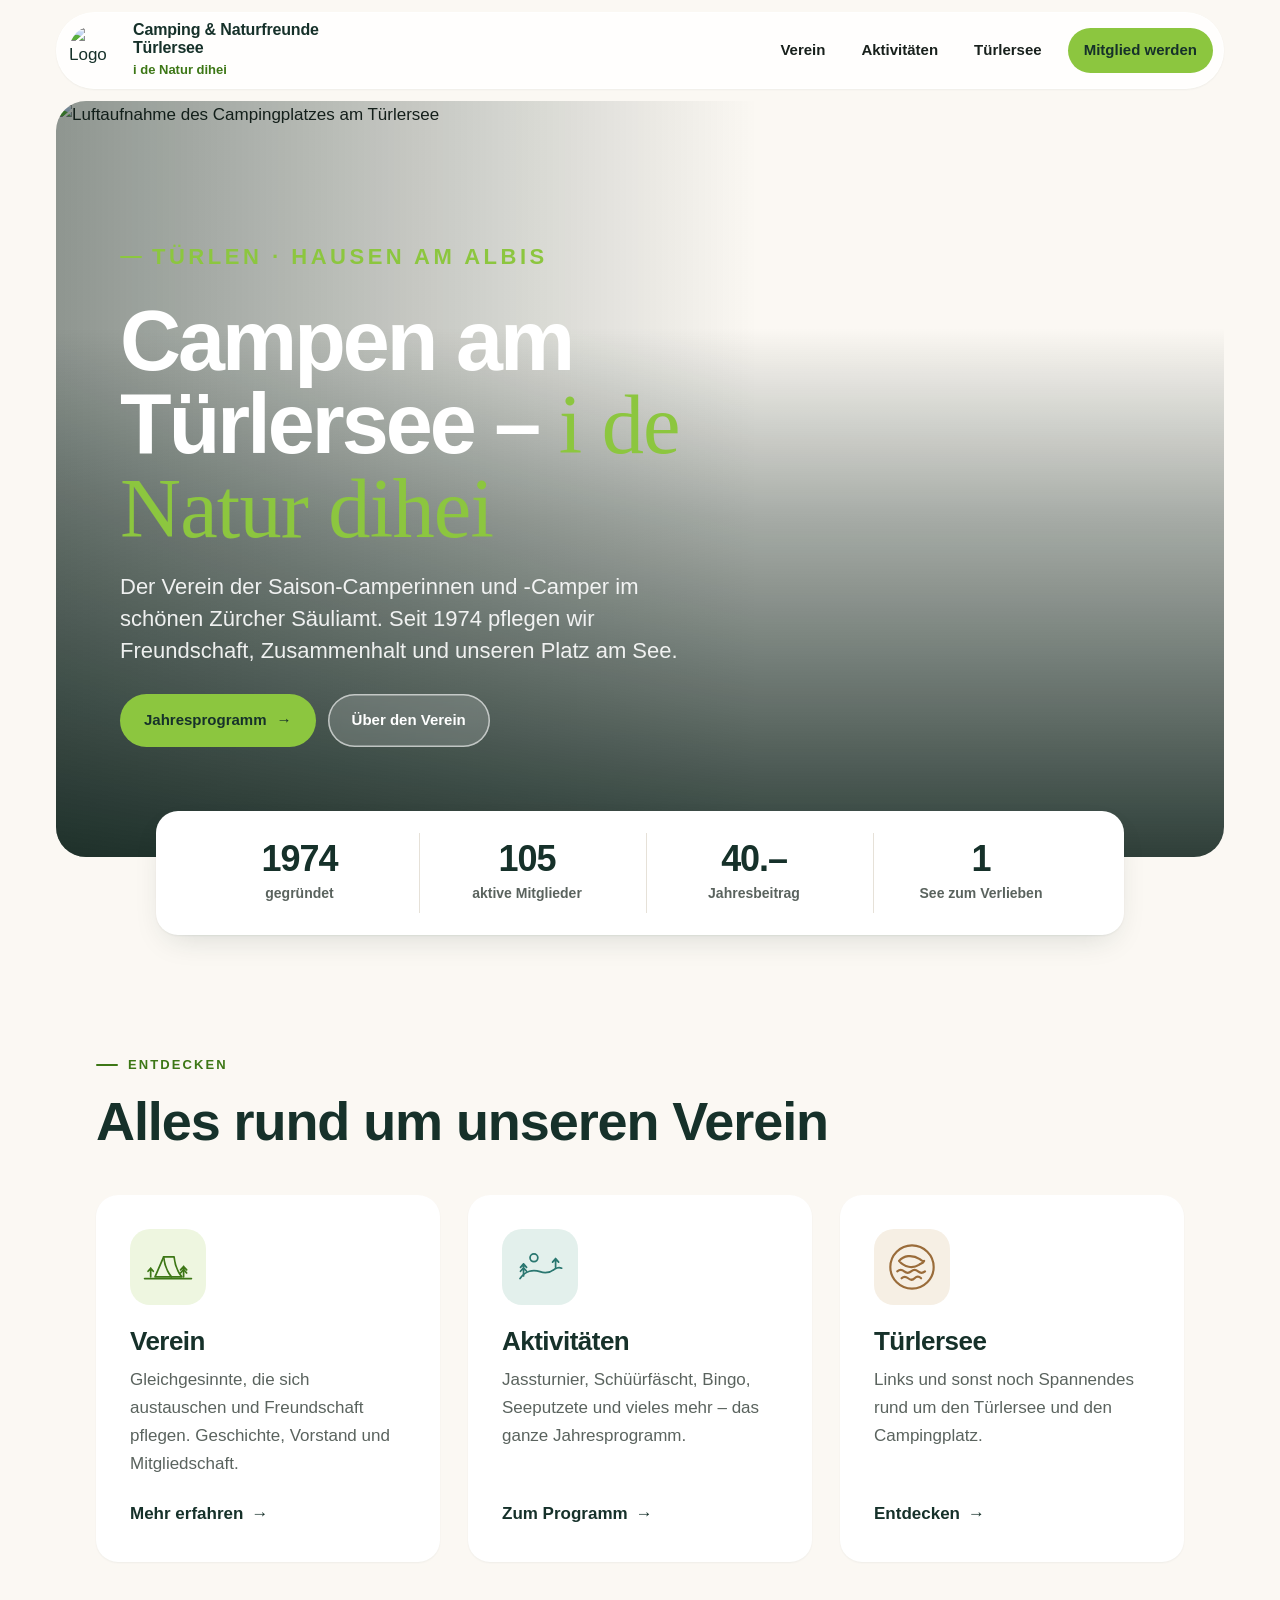
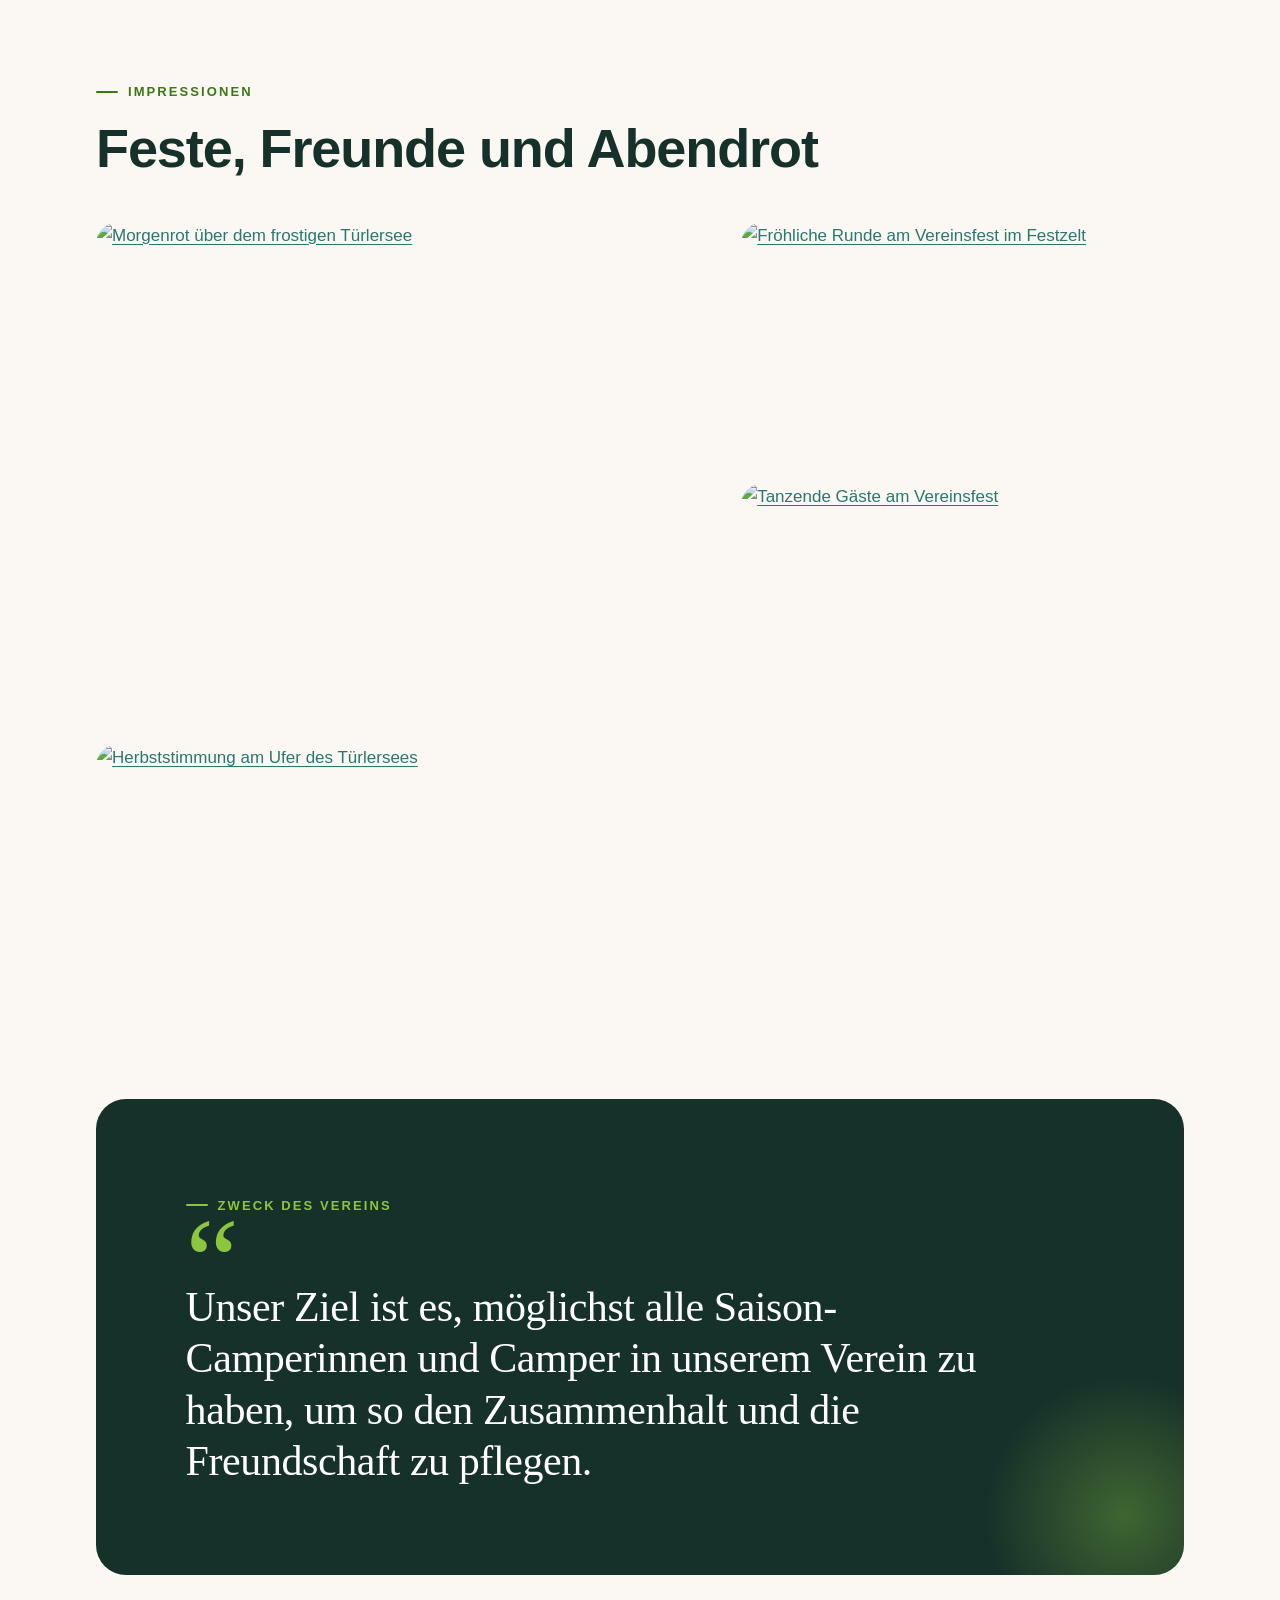
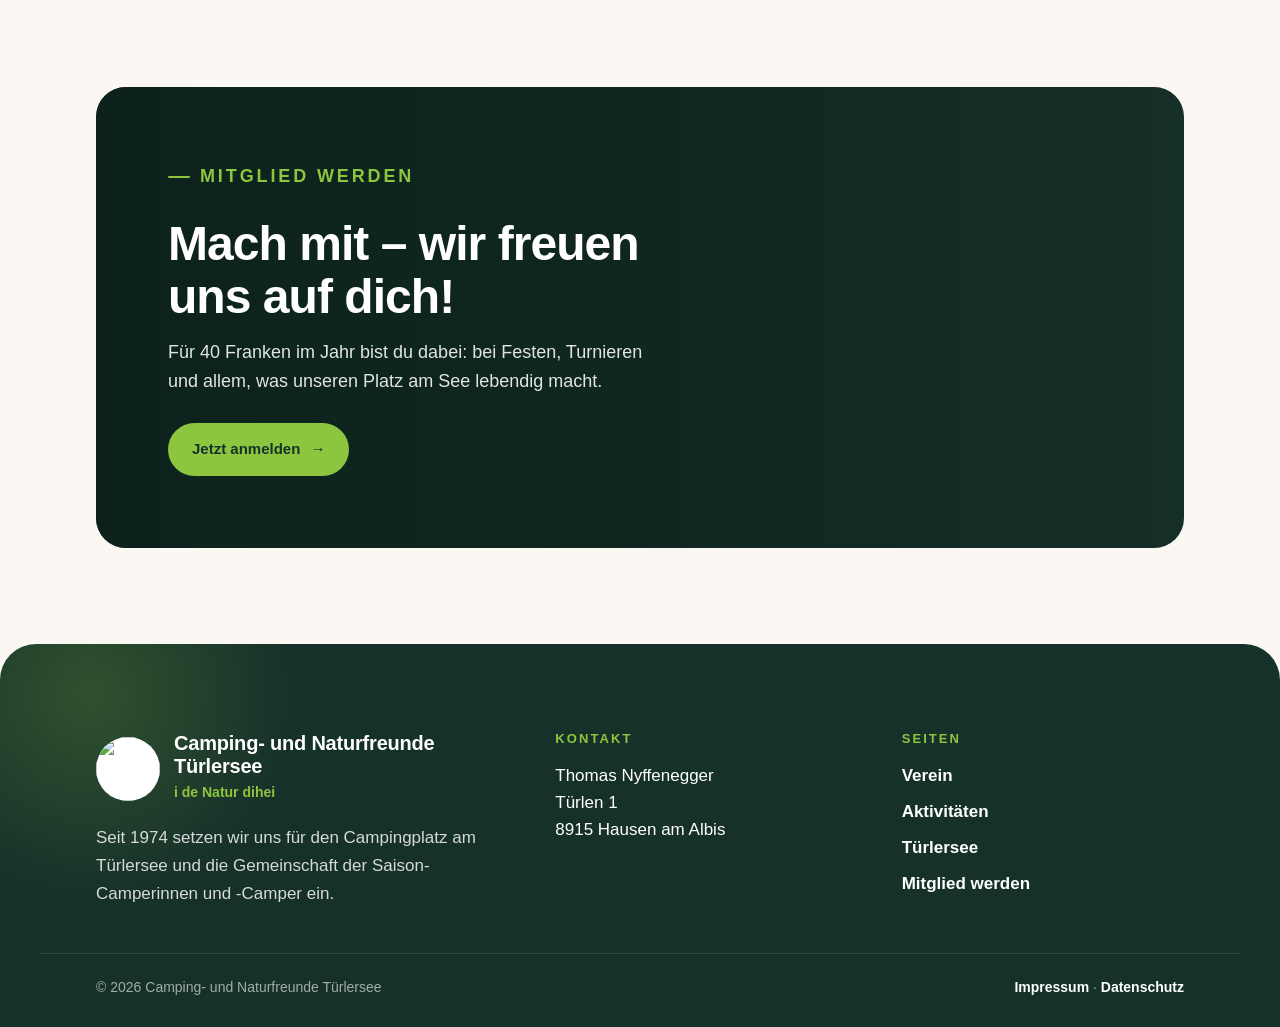
==== index.html @ e2f5adae "Neues, modernes Design für alle Seiten - Frische Farbwelt aus Frosch-Logo und See, abgerundete Karte" ====
<!doctype html>
<html lang="de-CH">
<head>
<meta charset="utf-8">
<meta name="viewport" content="width=device-width, initial-scale=1">
<title>Camping- und Naturfreunde Türlersee | i de Natur dihei</title>
<meta name="description" content="Verein Camping- und Naturfreunde Türlersee – Campen im schönen Zürcher Säuliamt. Türlen, 8915 Hausen am Albis.">
<meta property="og:title" content="Camping- und Naturfreunde Türlersee | i de Natur dihei">
<meta property="og:description" content="Verein Camping- und Naturfreunde Türlersee – Campen im schönen Zürcher Säuliamt. Türlen, 8915 Hausen am Albis.">
<meta property="og:image" content="assets/img/hero.jpg">
<meta property="og:locale" content="de_CH">
<link rel="icon" href="assets/img/logo.jpg">
<link rel="preload" href="assets/fonts/nunito-sans-latin-wght-normal.woff2" as="font" type="font/woff2" crossorigin>
<meta name="theme-color" content="#16312a">
<script>document.documentElement.classList.add("js")</script>
<link rel="stylesheet" href="assets/css/style.css">
</head>
<body>
<a class="skip" href="#inhalt">Weiter zum Hauptinhalt</a>
<header class="kopf">
  <div class="kopf-in">
    <a class="marke" href="index.html">
      <img src="assets/img/logo.jpg" alt="Logo Camping Naturfreunde Türlersee" width="52" height="52">
      <span><span class="marke-name">Camping &amp; Naturfreunde<br>Türlersee</span><span class="marke-claim">i de Natur dihei</span></span>
    </a>
    <button class="menu-knopf" type="button" aria-controls="nav" aria-expanded="false" aria-label="Menü"><span></span><span></span><span></span></button>
    <nav class="nav" id="nav" aria-label="Hauptnavigation">
      <ul>
        <li><a href="verein.html">Verein</a></li>
        <li><a href="aktivitaten.html">Aktivitäten</a></li>
        <li><a href="tuerlersee.html">Türlersee</a></li>
        <li class="nav-cta"><a href="verein.html#anmelden">Mitglied werden</a></li>
      </ul>
    </nav>
  </div>
</header>

<main id="inhalt">
<section class="hero">
  <div class="hero-in">
    <img src="assets/img/hero.jpg" alt="Luftaufnahme des Campingplatzes am Türlersee" width="1800" height="1012" fetchpriority="high">
    <div class="hero-text">
      <p class="label">Türlen · Hausen am Albis</p>
      <h1>Campen am Türlersee – <em>i de Natur dihei</em></h1>
      <p>Der Verein der Saison-Camperinnen und -Camper im schönen Zürcher Säuliamt. Seit 1974 pflegen wir Freundschaft, Zusammenhalt und unseren Platz am See.</p>
      <div class="hero-knoepfe">
        <a class="knopf frosch" href="aktivitaten.html">Jahresprogramm</a>
        <a class="knopf hell ohne-pfeil" href="verein.html">Über den Verein</a>
      </div>
    </div>
  </div>
</section>

<div class="fakten-leiste">
  <ul>
    <li><b>1974</b><span>gegründet</span></li>
    <li><b>105</b><span>aktive Mitglieder</span></li>
    <li><b>40.–</b><span>Jahresbeitrag</span></li>
    <li><b>1</b><span>See zum Verlieben</span></li>
  </ul>
</div>

<section class="abschnitt">
  <div class="wrap">
    <div class="kopfzeile auftauchen">
      <div>
        <p class="label">Entdecken</p>
        <h2 class="titel">Alles rund um unseren Verein</h2>
      </div>
    </div>
    <div class="kacheln">
      <article class="kachel auftauchen">
        <div class="kachel-icon ton-frosch"><svg viewBox="0 0 120 80" fill="none" stroke="currentColor" stroke-width="4" stroke-linecap="round" stroke-linejoin="round" aria-hidden="true"><path d="M30 62 50 16h24c2 20 8 34 18 46H30Z"/><path d="M50 16c2 20 8 34 18 46"/><path d="M96 62V38m-7 8 7-8 7 8"/><path d="M89 53l7-8 7 8"/><path d="M20 62V42m-6 7 6-7 6 7"/><path d="M6 66h108"/></svg></div>
        <h2>Verein</h2>
        <p>Gleichgesinnte, die sich austauschen und Freundschaft pflegen. Geschichte, Vorstand und Mitgliedschaft.</p>
        <a class="kachel-link" href="verein.html">Mehr erfahren <span aria-hidden="true">→</span></a>
      </article>
      <article class="kachel auftauchen">
        <div class="kachel-icon ton-see"><svg viewBox="0 0 120 80" fill="none" stroke="currentColor" stroke-width="4" stroke-linecap="round" stroke-linejoin="round" aria-hidden="true"><circle cx="46" cy="18" r="9"/><path d="M14 66c12-18 30-22 46-16 14 5 24 2 34-6 6-4 12-4 16-2"/><path d="M22 60V32m-7 8 7-8 7 8m-14 9 7-8 7 8"/><path d="M96 40V20m-7 8 7-8 7 8"/></svg></div>
        <h2>Aktivitäten</h2>
        <p>Jassturnier, Schüürfäscht, Bingo, Seeputzete und vieles mehr – das ganze Jahresprogramm.</p>
        <a class="kachel-link" href="aktivitaten.html">Zum Programm <span aria-hidden="true">→</span></a>
      </article>
      <article class="kachel auftauchen">
        <div class="kachel-icon ton-sand"><svg viewBox="0 0 120 120" fill="none" stroke="currentColor" stroke-width="5" stroke-linecap="round" stroke-linejoin="round" aria-hidden="true"><circle cx="60" cy="60" r="50"/><path d="M30 46c10-12 30-16 48-4 4 3 7 6 10 4-3 6-8 6-12 9-14 9-34 6-46-9Z"/><path d="M26 70c6-5 10-5 16 0s10 5 16 0 10-5 16 0 10 5 16 0"/><path d="M36 86c5-5 9-5 15 0s10 5 15 0 10-5 15 0"/></svg></div>
        <h2>Türlersee</h2>
        <p>Links und sonst noch Spannendes rund um den Türlersee und den Campingplatz.</p>
        <a class="kachel-link" href="tuerlersee.html">Entdecken <span aria-hidden="true">→</span></a>
      </article>
    </div>
  </div>
</section>

<section class="wrap" aria-label="Impressionen">
  <div class="kopfzeile auftauchen">
    <div>
      <p class="label">Impressionen</p>
      <h2 class="titel">Feste, Freunde und Abendrot</h2>
    </div>
  </div>
  <div class="galerie auftauchen">
    <a class="g-a" href="assets/img/galerie-2.jpg" data-lightbox><img src="assets/img/galerie-2.jpg" alt="Morgenrot über dem frostigen Türlersee" loading="lazy"></a>
    <a class="g-b" href="assets/img/galerie-1.jpg" data-lightbox><img src="assets/img/galerie-1.jpg" alt="Fröhliche Runde am Vereinsfest im Festzelt" loading="lazy"></a>
    <a class="g-c" href="assets/img/galerie-3.jpg" data-lightbox><img src="assets/img/galerie-3.jpg" alt="Tanzende Gäste am Vereinsfest" loading="lazy"></a>
    <a class="g-d" href="assets/img/galerie-4.jpg" data-lightbox><img src="assets/img/galerie-4.jpg" alt="Herbststimmung am Ufer des Türlersees" loading="lazy"></a>
  </div>
</section>

<section class="abschnitt">
  <div class="wrap">
    <div class="zitat auftauchen">
      <p class="label">Zweck des Vereins</p>
      <span class="zitat-zeichen" aria-hidden="true">“</span>
      <blockquote>Unser Ziel ist es, möglichst alle Saison-Camperinnen und Camper in unserem Verein zu haben, um so den Zusammenhalt und die Freundschaft zu pflegen.</blockquote>
    </div>
  </div>
</section>

<section class="wrap">
  <div class="cta-band auftauchen" style="background-image:url(assets/img/abendstimmung.jpg)">
    <div>
      <p class="label">Mitglied werden</p>
      <h2>Mach mit – wir freuen uns auf dich!</h2>
      <p>Für 40 Franken im Jahr bist du dabei: bei Festen, Turnieren und allem, was unseren Platz am See lebendig macht.</p>
      <a class="knopf frosch" href="verein.html#anmelden">Jetzt anmelden</a>
    </div>
  </div>
</section>
</main>

<footer class="fuss">
  <div class="fuss-in">
    <div>
      <div class="fuss-marke">
        <img src="assets/img/logo.jpg" alt="" width="64" height="64">
        <div><b>Camping- und Naturfreunde Türlersee</b><span>i de Natur dihei</span></div>
      </div>
      <p>Seit 1974 setzen wir uns für den Campingplatz am Türlersee und die Gemeinschaft der Saison-Camperinnen und -Camper ein.</p>
    </div>
    <div>
      <h2>Kontakt</h2>
      <address>Thomas Nyffenegger<br>Türlen 1<br>8915 Hausen am Albis</address>
    </div>
    <nav aria-label="Fusszeile">
      <h2>Seiten</h2>
      <ul>
        <li><a href="verein.html">Verein</a></li>
        <li><a href="aktivitaten.html">Aktivitäten</a></li>
        <li><a href="tuerlersee.html">Türlersee</a></li>
        <li><a href="verein.html#anmelden">Mitglied werden</a></li>
      </ul>
    </nav>
  </div>
  <div class="fuss-unten">
    <p>© <span id="jahr">2026</span> Camping- und Naturfreunde Türlersee</p>
    <p><a href="impressum.html">Impressum</a> · <a href="datenschutz.html">Datenschutz</a></p>
  </div>
</footer>
<script src="assets/js/main.js" defer></script>
</body>
</html>
---- assets/css/style.css ----
/* Camping- und Naturfreunde Türlersee – Design 2026 */
@font-face { font-family: "EB Garamond"; src: url("../fonts/eb-garamond-latin-wght-normal.woff2") format("woff2"); font-weight: 400 800; font-display: swap; }
@font-face { font-family: "Nunito Sans"; src: url("../fonts/nunito-sans-latin-wght-normal.woff2") format("woff2"); font-weight: 200 1000; font-display: swap; }

:root {
  --wald: #16312a;        /* tiefes Waldgrün */
  --wald-2: #21463b;
  --see: #2a7770;         /* Seegrün */
  --see-hell: #e3f0ec;
  --frosch: #8cc63f;      /* Logo-Frosch */
  --frosch-text: #3d7716;
  --frosch-hell: #eef6e0;
  --sand: #c49a6c;        /* Logo-Kreis */
  --sand-hell: #f6efe4;
  --creme: #fbf8f3;
  --koralle: #e0532b;
  --sonne: #f0a21a;
  --text: #18201c;
  --grau: #5a635e;
  --linie: #e6e1d8;
  --weiss: #fff;
  --serif: "EB Garamond", Georgia, serif;
  --sans: "Nunito Sans", "Avenir Next", Avenir, "Helvetica Neue", Arial, sans-serif;
  --rand: clamp(16px, 4.5vw, 56px);
  --r: 22px;
  --r-klein: 14px;
  --schatten: 0 1px 2px rgba(22,49,42,.06), 0 12px 32px -12px rgba(22,49,42,.18);
}
*, *::before, *::after { box-sizing: border-box; }
html { scroll-behavior: smooth; -webkit-text-size-adjust: 100%; scroll-padding-top: 96px; }
body { margin: 0; font-family: var(--sans); font-weight: 400; font-size: 17px; line-height: 1.65; color: var(--text); background: var(--creme); -webkit-font-smoothing: antialiased; }
img { max-width: 100%; display: block; }
a { color: var(--see); text-underline-offset: 3px; }
a:focus-visible, button:focus-visible, input:focus-visible, summary:focus-visible { outline: 3px solid var(--sonne); outline-offset: 3px; border-radius: 6px; }
h1, h2, h3 { margin: 0; font-weight: 800; letter-spacing: -.02em; line-height: 1.1; }
p { margin: 0 0 1em; }
.skip { position: absolute; left: -999px; top: 0; background: var(--wald); color: #fff; padding: 10px 16px; z-index: 100; }
.skip:focus { left: 8px; top: 8px; border-radius: 8px; }
.wrap { max-width: 1200px; margin: 0 auto; padding: 0 var(--rand); }
.schmal { max-width: 820px; }
.mitte { text-align: center; }

/* ---------- Kopfzeile ---------- */
.kopf { position: sticky; top: 0; z-index: 50; padding: 12px var(--rand); transition: padding .25s; }
.kopf-in { display: flex; align-items: center; justify-content: space-between; gap: 16px; max-width: 1200px; margin: 0 auto; padding: 8px 10px 8px 12px; background: rgba(255,255,255,.82); backdrop-filter: saturate(1.6) blur(14px); -webkit-backdrop-filter: saturate(1.6) blur(14px); border: 1px solid rgba(255,255,255,.7); border-radius: 999px; box-shadow: 0 1px 2px rgba(22,49,42,.05); transition: box-shadow .25s, background .25s; }
.kopf.scrolled .kopf-in { background: rgba(255,255,255,.94); box-shadow: var(--schatten); }
.marke { display: flex; align-items: center; gap: 12px; text-decoration: none; color: var(--wald); min-width: 0; }
.marke img { width: 52px; height: 52px; flex: none; border-radius: 50%; }
.marke-name { font-weight: 800; font-size: 16px; line-height: 1.15; display: block; letter-spacing: -.01em; }
.marke-claim { font-size: 13px; display: block; margin-top: 1px; color: var(--frosch-text); font-weight: 600; }
.nav { display: flex; align-items: center; }
.nav ul { list-style: none; display: flex; align-items: center; gap: 4px; margin: 0; padding: 0; }
.nav a { display: block; font-weight: 700; font-size: 15px; color: var(--text); text-decoration: none; padding: 10px 16px; border-radius: 999px; transition: background .2s, color .2s; }
.nav a:hover { background: var(--frosch-hell); color: var(--wald); }
.nav a[aria-current="page"] { background: var(--wald); color: #fff; }
.nav .nav-cta a { background: var(--frosch); color: var(--wald); margin-left: 6px; }
.nav .nav-cta a:hover { background: #9dd255; }
.menu-knopf { display: none; background: var(--wald); border: 0; padding: 12px 11px; cursor: pointer; border-radius: 999px; }
.menu-knopf span { display: block; width: 20px; height: 2px; background: #fff; margin: 4px 0; border-radius: 2px; transition: transform .2s, opacity .2s; }

/* ---------- Bausteine ---------- */
.label { display: inline-flex; align-items: center; gap: 10px; font-weight: 800; font-size: 13px; letter-spacing: .16em; text-transform: uppercase; color: var(--frosch-text); margin: 0 0 16px; }
.label::before { content: ""; width: 22px; height: 2px; background: currentColor; border-radius: 2px; }
.mitte .label::before, .label.ohne-strich::before { display: none; }
.titel { font-size: clamp(32px, 4.4vw, 54px); color: var(--wald); margin-bottom: 18px; }
.lead { font-size: clamp(18px, 1.9vw, 21px); line-height: 1.55; color: var(--grau); }
.knopf { display: inline-flex; align-items: center; justify-content: center; gap: 10px; font-family: var(--sans); font-weight: 800; font-size: 15px; text-decoration: none; color: #fff; background: var(--wald); border: 0; padding: 14px 24px; border-radius: 999px; cursor: pointer; transition: transform .2s, box-shadow .2s, background .2s; }
.knopf:hover { transform: translateY(-2px); box-shadow: 0 10px 22px -10px rgba(22,49,42,.6); }
.knopf::after { content: "→"; transition: transform .2s; }
.knopf:hover::after { transform: translateX(3px); }
.knopf.ohne-pfeil::after { display: none; }
.knopf.frosch { background: var(--frosch); color: var(--wald); }
.knopf.hell { background: rgba(255,255,255,.16); color: #fff; box-shadow: inset 0 0 0 1.5px rgba(255,255,255,.6); backdrop-filter: blur(6px); }
.knopf.hell:hover { background: rgba(255,255,255,.26); }
.abschnitt { padding: clamp(56px, 9vw, 112px) 0; }
.kopfzeile { display: flex; justify-content: space-between; align-items: flex-end; gap: 24px; flex-wrap: wrap; margin-bottom: clamp(28px, 4vw, 44px); }
.kopfzeile .titel { margin: 0; }

/* ---------- Startseite: Hero ---------- */
.hero { padding: 0 var(--rand); }
.hero-in { position: relative; max-width: 1400px; margin: 0 auto; min-height: min(84vh, 760px); border-radius: calc(var(--r) + 8px); overflow: hidden; display: flex; align-items: flex-end; isolation: isolate; }
.hero-in > img { position: absolute; inset: 0; width: 100%; height: 100%; object-fit: cover; z-index: -2; animation: zoom 18s ease-out both; }
.hero-in::before { content: ""; position: absolute; inset: 0; z-index: -1; background: linear-gradient(180deg, rgba(10,30,24,0) 30%, rgba(10,30,24,.35) 55%, rgba(10,30,24,.85) 100%), linear-gradient(90deg, rgba(10,30,24,.45), transparent 60%); }
.hero-text { padding: clamp(28px, 5vw, 64px) clamp(22px, 5vw, 64px) calc(clamp(28px, 5vw, 64px) + 46px); color: #fff; max-width: 820px; }
.hero-text .label { color: var(--frosch); }
.hero h1 { font-size: clamp(40px, 6.6vw, 88px); line-height: .98; letter-spacing: -.035em; margin-bottom: 20px; }
.hero h1 em { font-family: var(--serif); font-style: normal; font-weight: 500; color: var(--frosch); letter-spacing: -.01em; }
.hero p { font-size: clamp(18px, 2vw, 22px); line-height: 1.45; margin: 0 0 28px; max-width: 560px; color: rgba(255,255,255,.9); }
.hero-knoepfe { display: flex; flex-wrap: wrap; gap: 12px; }
@keyframes zoom { from { transform: scale(1.08); } to { transform: scale(1); } }

/* Fakten-Leiste */
.fakten-leiste { position: relative; z-index: 2; max-width: 1080px; margin: -46px auto 0; padding: 0 var(--rand); }
.fakten-leiste ul { list-style: none; margin: 0; padding: 22px clamp(16px, 3vw, 36px); display: grid; grid-template-columns: repeat(4, 1fr); gap: 12px; background: #fff; border-radius: var(--r); box-shadow: var(--schatten); }
.fakten-leiste li { text-align: center; padding: 6px 4px; }
.fakten-leiste li + li { border-left: 1px solid var(--linie); }
.fakten-leiste b { display: block; font-size: clamp(26px, 3vw, 36px); font-weight: 900; color: var(--wald); letter-spacing: -.03em; line-height: 1.1; }
.fakten-leiste span { font-size: 14px; color: var(--grau); font-weight: 600; }

/* Drei Kacheln */
.kacheln { display: grid; grid-template-columns: repeat(3, 1fr); gap: clamp(16px, 2.4vw, 28px); }
.kachel { position: relative; display: flex; flex-direction: column; padding: clamp(24px, 3vw, 34px); border-radius: var(--r); background: #fff; box-shadow: 0 1px 2px rgba(22,49,42,.05); transition: transform .25s, box-shadow .25s; overflow: hidden; }
.kachel:hover { transform: translateY(-4px); box-shadow: var(--schatten); }
.kachel-icon { width: 76px; height: 76px; border-radius: 20px; display: grid; place-items: center; margin-bottom: 22px; }
.kachel-icon svg { width: 52px; height: auto; }
.kachel h2 { font-size: 26px; color: var(--wald); margin-bottom: 10px; }
.kachel p { color: var(--grau); flex: 1; margin-bottom: 22px; }
.kachel-link { font-weight: 800; text-decoration: none; color: var(--wald); display: inline-flex; gap: 8px; align-items: center; }
.kachel-link::after { content: ""; position: absolute; inset: 0; }
.kachel-link span { transition: transform .2s; }
.kachel:hover .kachel-link span { transform: translateX(4px); }
.ton-frosch { background: var(--frosch-hell); color: var(--frosch-text); }
.ton-see { background: var(--see-hell); color: var(--see); }
.ton-sand { background: var(--sand-hell); color: #9a6c3a; }

/* Galerie (Bento) */
.galerie { display: grid; grid-template-columns: repeat(12, 1fr); grid-auto-rows: clamp(150px, 19vw, 250px); gap: clamp(10px, 1.6vw, 18px); }
.galerie a { display: block; overflow: hidden; border-radius: var(--r); position: relative; }
.galerie img { width: 100%; height: 100%; object-fit: cover; transition: transform .6s cubic-bezier(.2,.7,.2,1); }
.galerie a:hover img { transform: scale(1.05); }
.g-a { grid-column: span 7; grid-row: span 2; }
.g-b { grid-column: span 5; }
.g-c { grid-column: span 5; }
.g-d { grid-column: span 12; grid-row: span 1; }
.g4 { grid-column: span 4; } .g8 { grid-column: span 8; }

/* Zitat */
.zitat { position: relative; background: var(--wald); color: #fff; border-radius: calc(var(--r) + 8px); padding: clamp(44px, 7vw, 88px) clamp(24px, 7vw, 96px); overflow: hidden; }
.zitat::after { content: ""; position: absolute; right: -80px; bottom: -80px; width: 280px; height: 280px; border-radius: 50%; background: radial-gradient(circle, rgba(140,198,63,.35), transparent 70%); }
.zitat .label { color: var(--frosch); }
.zitat-zeichen { display: block; font-family: var(--serif); font-size: 120px; line-height: .5; height: 50px; color: var(--frosch); }
.zitat blockquote { margin: 0; max-width: 860px; font-family: var(--serif); font-weight: 500; font-size: clamp(26px, 3.4vw, 42px); line-height: 1.22; letter-spacing: -.01em; }

/* Mitglied-werden-Band */
.cta-band { position: relative; border-radius: calc(var(--r) + 8px); overflow: hidden; min-height: clamp(300px, 36vw, 440px); display: flex; align-items: center; background: var(--wald) center/cover no-repeat; isolation: isolate; }
.cta-band::before { content: ""; position: absolute; inset: 0; z-index: -1; background: linear-gradient(90deg, rgba(10,30,24,.82) 0%, rgba(10,30,24,.5) 55%, rgba(10,30,24,.1) 100%); }
.cta-band > div { padding: clamp(28px, 6vw, 72px); color: #fff; max-width: 620px; }
.cta-band h2 { font-size: clamp(30px, 4vw, 48px); margin-bottom: 14px; }
.cta-band p { color: rgba(255,255,255,.88); font-size: 18px; margin-bottom: 26px; }
.cta-band .label { color: var(--frosch); }
.band { height: clamp(220px, 34vw, 460px); border-radius: calc(var(--r) + 8px); background: var(--sand-hell) center/cover no-repeat; }

/* ---------- Unterseiten-Kopf ---------- */
.seitenkopf { text-align: center; padding: clamp(48px, 8vw, 104px) var(--rand) clamp(32px, 5vw, 56px); }
.seitenkopf .label::before { display: none; }
.seitenkopf h1:not(.label), .seitenkopf .titel { font-size: clamp(40px, 6vw, 72px); color: var(--wald); letter-spacing: -.035em; margin: 0 auto 16px; max-width: 900px; }
.seitenkopf .lead { margin: 0 auto; max-width: 680px; }

/* ---------- Verein ---------- */
.geschichte { display: grid; grid-template-columns: 220px 1fr; gap: clamp(24px, 5vw, 64px); align-items: start; background: #fff; border-radius: var(--r); padding: clamp(28px, 5vw, 56px); box-shadow: 0 1px 2px rgba(22,49,42,.05); }
.geschichte-jahr { font-size: clamp(64px, 9vw, 112px); font-weight: 900; letter-spacing: -.05em; line-height: .9; color: var(--frosch); }
.geschichte-jahr small { display: block; font-size: 14px; letter-spacing: .14em; text-transform: uppercase; color: var(--grau); font-weight: 800; margin-top: 10px; }
.geschichte p { font-size: clamp(17px, 1.6vw, 19px); }
.geschichte p:last-child { margin: 0; font-weight: 800; color: var(--wald); }

.split { display: grid; grid-template-columns: 1fr 1fr; gap: clamp(16px, 2.4vw, 28px); align-items: stretch; }
.split > * { border-radius: var(--r); overflow: hidden; }
.split-text { display: flex; flex-direction: column; justify-content: center; padding: clamp(32px, 5vw, 64px); }
.split-text p { font-size: clamp(18px, 1.9vw, 22px); line-height: 1.45; margin: 0; }
.split-text.dunkel { background: var(--wald); color: #fff; }
.split-text.dunkel .label { color: var(--frosch); }
.split-bild { position: relative; min-height: clamp(260px, 32vw, 440px); }
.split-bild img { position: absolute; inset: 0; width: 100%; height: 100%; object-fit: cover; }
.bg-weiss { background: #fff; } .bg-sand { background: var(--sand-hell); } .bg-frosch { background: var(--frosch-hell); }
.split.vorstand-zeile { grid-template-columns: 1.35fr 1fr; align-items: center; }
.split.vorstand-zeile .split-text { padding: clamp(24px, 3vw, 36px); align-self: stretch; }
.vorstand-bild { display: block; cursor: zoom-in; border-radius: var(--r); overflow: hidden; }
.vorstand-bild img { width: 100%; height: auto; transition: transform .6s; }
.vorstand-bild:hover img { transform: scale(1.03); }
.vorstand { list-style: none; margin: 0; padding: 0; display: grid; gap: 10px; }
.vorstand li { display: flex; justify-content: space-between; gap: 12px; flex-wrap: wrap; padding: 12px 16px; background: var(--creme); border-radius: var(--r-klein); font-size: 17px; }
.vorstand li span { font-weight: 800; color: var(--wald); }
.vorstand li em { font-style: normal; color: var(--frosch-text); font-weight: 700; font-size: 15px; }
.zahlen { display: grid; grid-template-columns: 1fr 1fr; gap: 14px; margin-top: 6px; }
.zahl { background: #fff; border-radius: var(--r-klein); padding: 22px; }
.zahl b { display: block; font-weight: 900; font-size: clamp(44px, 5vw, 60px); line-height: 1; letter-spacing: -.04em; color: var(--wald); margin-bottom: 6px; }
.zahl span { font-size: 15px; color: var(--grau); font-weight: 600; }
.stapel { display: grid; gap: clamp(16px, 2.4vw, 28px); }

/* Formular */
.formular { max-width: 760px; margin: 0 auto; background: #fff; border-radius: calc(var(--r) + 6px); padding: clamp(28px, 5vw, 56px); box-shadow: var(--schatten); }
.formular h2 { font-size: clamp(32px, 4vw, 44px); color: var(--wald); text-align: center; margin-bottom: 10px; }
.formular .einleitung { text-align: center; color: var(--grau); font-size: 18px; }
.felder { display: grid; grid-template-columns: 1fr 1fr; gap: 16px 18px; margin-top: 28px; }
.feld { display: flex; flex-direction: column; gap: 6px; font-size: 14px; font-weight: 700; color: var(--wald); }
.feld.breit { grid-column: 1 / -1; }
.feld input { font: 400 17px var(--sans); color: var(--text); padding: 13px 16px; border: 1.5px solid var(--linie); background: var(--creme); border-radius: 12px; width: 100%; transition: border-color .2s, background .2s, box-shadow .2s; }
.feld input:hover { border-color: #d3ccbf; }
.feld input:focus { border-color: var(--see); background: #fff; outline: none; box-shadow: 0 0 0 4px rgba(42,119,112,.15); }
.formular .knopf { width: 100%; margin-top: 26px; padding: 17px; font-size: 17px; background: var(--frosch); color: var(--wald); }
.hinweis { margin: 18px 0 0; padding: 14px 18px; background: var(--frosch-hell); border-radius: var(--r-klein); font-size: 16px; color: var(--wald); }
.hinweis[hidden] { display: none; }
.klein { font-size: 14px; color: var(--grau); }

/* ---------- Aktivitäten ---------- */
.programm-karte { background: #fff; border-radius: calc(var(--r) + 6px); padding: clamp(20px, 4vw, 44px); box-shadow: var(--schatten); overflow-x: auto; }
.tabelle-rahmen { overflow-x: auto; }
.programm { width: 100%; border-collapse: separate; border-spacing: 0; font-size: clamp(15px, 1.6vw, 17px); }
.programm caption { caption-side: top; text-align: left; font-weight: 900; letter-spacing: -.02em; font-size: clamp(24px, 3vw, 32px); color: var(--wald); padding-bottom: 18px; }
.programm th { color: var(--grau); font-weight: 800; font-size: 12px; letter-spacing: .14em; text-transform: uppercase; text-align: left; padding: 10px 16px; border-bottom: 2px solid var(--linie); }
.programm td { padding: 15px 16px; border-bottom: 1px solid var(--linie); }
.programm td:first-child { white-space: nowrap; font-variant-numeric: tabular-nums; font-weight: 800; color: var(--see); }
.programm td:nth-child(2) { white-space: nowrap; font-variant-numeric: tabular-nums; color: var(--grau); }
.programm td:last-child { font-weight: 700; color: var(--wald); }
.programm tbody tr:last-child td { border-bottom: 0; }
.programm tbody tr { transition: background .15s; }
.programm tbody tr:hover td { background: var(--creme); }
.programm tbody tr:hover td:first-child { border-radius: 12px 0 0 12px; }
.programm tbody tr:hover td:last-child { border-radius: 0 12px 12px 0; }
@media (max-width: 520px) { .programm th, .programm td { padding: 12px 8px; } .programm td:nth-child(2) { white-space: normal; } }

.jahr { font-size: clamp(28px, 3.4vw, 40px); font-weight: 900; color: var(--wald); margin: 56px 0 18px; display: flex; align-items: center; gap: 18px; letter-spacing: -.03em; }
.jahr::after { content: ""; flex: 1; height: 2px; background: var(--linie); border-radius: 2px; }
.events { list-style: none; margin: 0; padding: 0; display: grid; gap: 12px; }
.event { background: #fff; border-radius: var(--r); box-shadow: 0 1px 2px rgba(22,49,42,.05); transition: box-shadow .2s; overflow: hidden; }
.event:hover, .event[open] { box-shadow: var(--schatten); }
.event summary { list-style: none; cursor: pointer; display: grid; grid-template-columns: 74px 1fr auto; gap: 18px; align-items: center; padding: 14px 20px 14px 14px; }
.event summary::-webkit-details-marker { display: none; }
.event-datum { text-align: center; background: var(--see-hell); border-radius: 16px; padding: 10px 4px; line-height: 1.05; }
.event-datum b { display: block; font-weight: 900; font-size: 28px; color: var(--see); letter-spacing: -.03em; }
.event-datum span { font-size: 12px; font-weight: 800; letter-spacing: .08em; text-transform: uppercase; color: var(--see); }
.event-titel { font-weight: 800; font-size: clamp(18px, 2vw, 22px); line-height: 1.2; color: var(--wald); letter-spacing: -.015em; }
.event-meta { font-size: 15px; color: var(--grau); margin-top: 3px; }
.event-pfeil { width: 36px; height: 36px; border-radius: 50%; background: var(--creme); position: relative; transition: transform .25s, background .2s; }
.event-pfeil::before { content: ""; position: absolute; left: 50%; top: 45%; width: 9px; height: 9px; border-right: 2px solid var(--wald); border-bottom: 2px solid var(--wald); transform: translate(-50%, -50%) rotate(45deg); }
.event[open] .event-pfeil { transform: rotate(180deg); background: var(--frosch-hell); }
.event-inhalt { display: grid; grid-template-columns: minmax(0, 280px) 1fr; gap: 28px; padding: 8px 24px 28px 106px; }
.event-inhalt.ohne-bild { grid-template-columns: 1fr; }
.event-inhalt h3 { font-size: 12px; font-weight: 800; letter-spacing: .14em; text-transform: uppercase; color: var(--frosch-text); margin: 18px 0 6px; }
.event-inhalt h3:first-child { margin-top: 0; }
.event-inhalt p { white-space: pre-line; margin: 0; }
.event-bilder { display: grid; gap: 12px; align-content: start; }
.event-bilder a { border-radius: var(--r-klein); overflow: hidden; display: block; }
.event.kommend .event-datum { background: var(--frosch); }
.event.kommend .event-datum b, .event.kommend .event-datum span { color: var(--wald); }
.marke-neu { display: inline-block; background: var(--frosch); color: var(--wald); font-size: 11px; font-weight: 800; letter-spacing: .08em; text-transform: uppercase; padding: 3px 10px; border-radius: 999px; margin-left: 10px; vertical-align: middle; }
.leer { text-align: center; font-size: 19px; padding: 36px 20px; background: #fff; border-radius: var(--r); margin: 0; }
.rueckblick { display: flex; justify-content: center; margin: 64px 0 -28px; }
.rueckblick::before { display: none; }

/* ---------- Türlersee ---------- */
.karten { display: grid; grid-template-columns: repeat(auto-fit, minmax(260px, 1fr)); gap: clamp(16px, 2.4vw, 24px); }
.karte { position: relative; display: flex; flex-direction: column; text-decoration: none; color: var(--text); background: #fff; padding: 30px 28px 26px; border-radius: var(--r); box-shadow: 0 1px 2px rgba(22,49,42,.05); transition: transform .25s, box-shadow .25s; }
.karte:hover { transform: translateY(-4px); box-shadow: var(--schatten); }
.karte-icon { width: 52px; height: 52px; border-radius: 16px; display: grid; place-items: center; margin-bottom: 18px; font-size: 24px; }
.karte h2 { font-size: 23px; color: var(--wald); margin-bottom: 8px; }
.karte p { font-size: 16px; color: var(--grau); margin-bottom: 18px; flex: 1; }
.karte span { font-weight: 800; font-size: 15px; color: var(--see); word-break: break-word; }
.fakten { display: grid; grid-template-columns: repeat(auto-fit, minmax(150px, 1fr)); gap: 16px; text-align: center; margin: 0; }
.fakten div { margin: 0; background: #fff; border-radius: var(--r); padding: 22px 12px; }
.fakten dt { font-size: 12px; letter-spacing: .14em; text-transform: uppercase; font-weight: 800; color: var(--frosch-text); }
.fakten dd { margin: 6px 0 0; font-weight: 900; letter-spacing: -.03em; font-size: 32px; color: var(--wald); }

/* ---------- Textseiten ---------- */
.text .wrap { background: #fff; border-radius: calc(var(--r) + 6px); padding: clamp(28px, 5vw, 64px); }
.text h1 { font-size: clamp(36px, 5vw, 56px); color: var(--wald); letter-spacing: -.035em; margin-bottom: 26px; }
.text h2 { font-size: 22px; color: var(--wald); margin: 32px 0 8px; }

/* ---------- Fusszeile ---------- */
.fuss { background: var(--wald); color: rgba(255,255,255,.82); margin-top: clamp(56px, 8vw, 96px); border-radius: calc(var(--r) + 14px) calc(var(--r) + 14px) 0 0; overflow: hidden; position: relative; }
.fuss::before { content: ""; position: absolute; left: -120px; top: -160px; width: 420px; height: 420px; border-radius: 50%; background: radial-gradient(circle, rgba(140,198,63,.22), transparent 70%); pointer-events: none; }
.fuss-in { position: relative; max-width: 1200px; margin: 0 auto; padding: clamp(48px, 7vw, 88px) var(--rand) 28px; display: grid; grid-template-columns: 1.4fr 1fr 1fr; gap: clamp(28px, 5vw, 64px); }
.fuss-marke { display: flex; align-items: center; gap: 14px; margin-bottom: 18px; }
.fuss-marke img { width: 64px; height: 64px; border-radius: 50%; background: #fff; }
.fuss-marke b { display: block; color: #fff; font-size: 20px; line-height: 1.15; letter-spacing: -.01em; }
.fuss-marke span { color: var(--frosch); font-weight: 700; font-size: 14px; }
.fuss h2 { font-size: 13px; letter-spacing: .16em; text-transform: uppercase; color: var(--frosch); margin-bottom: 16px; font-weight: 800; }
.fuss address { font-style: normal; font-size: 17px; line-height: 1.6; color: #fff; }
.fuss ul { list-style: none; margin: 0; padding: 0; display: grid; gap: 8px; }
.fuss a { color: #fff; text-decoration: none; font-weight: 600; }
.fuss a:hover { color: var(--frosch); }
.fuss-unten { position: relative; max-width: 1200px; margin: 0 auto; padding: 22px var(--rand) 28px; border-top: 1px solid rgba(255,255,255,.12); display: flex; justify-content: space-between; gap: 12px; flex-wrap: wrap; font-size: 14px; color: rgba(255,255,255,.6); }
.fuss-unten p { margin: 0; }

/* Lightbox */
.lightbox { position: fixed; inset: 0; z-index: 200; background: rgba(10,22,18,.94); display: grid; place-items: center; padding: 24px; cursor: zoom-out; backdrop-filter: blur(4px); }
.lightbox[hidden] { display: none; }
.lightbox img { max-width: 100%; max-height: calc(100vh - 48px); object-fit: contain; border-radius: 12px; }
.lightbox button { position: absolute; top: 14px; right: 16px; width: 48px; height: 48px; border-radius: 50%; background: rgba(255,255,255,.12); border: 0; color: #fff; font-size: 30px; line-height: 1; cursor: pointer; }

/* Einblenden beim Scrollen */
.js .auftauchen { opacity: 0; transform: translateY(24px); transition: opacity .7s ease, transform .7s cubic-bezier(.2,.7,.2,1); }
.js .auftauchen.sichtbar { opacity: 1; transform: none; }

/* ---------- Mobil ---------- */
@media (max-width: 900px) {
  .menu-knopf { display: block; }
  .kopf-in { border-radius: 24px; position: relative; }
  .nav { position: absolute; left: 0; right: 0; top: calc(100% + 8px); background: #fff; border-radius: 22px; box-shadow: var(--schatten); display: none; padding: 10px; }
  .nav.offen { display: block; }
  .nav ul { flex-direction: column; align-items: stretch; gap: 4px; }
  .nav a { padding: 14px 18px; font-size: 17px; border-radius: 14px; }
  .nav .nav-cta a { margin: 6px 0 0; text-align: center; }
  .menu-knopf[aria-expanded="true"] span:nth-child(1) { transform: translateY(6px) rotate(45deg); }
  .menu-knopf[aria-expanded="true"] span:nth-child(2) { opacity: 0; }
  .menu-knopf[aria-expanded="true"] span:nth-child(3) { transform: translateY(-6px) rotate(-45deg); }
  .marke img { width: 44px; height: 44px; }
  .marke-name { font-size: 14px; }
  .marke-claim { font-size: 12px; }
  .hero-in { min-height: 78vh; }
  .hero-in::before { background: linear-gradient(180deg, rgba(10,30,24,.1) 0%, rgba(10,30,24,.55) 40%, rgba(10,30,24,.9) 100%); }
  .fakten-leiste ul { grid-template-columns: 1fr 1fr; }
  .fakten-leiste li:nth-child(3) { border-left: 0; }
  .fakten-leiste li:nth-child(n+3) { border-top: 1px solid var(--linie); padding-top: 14px; }
  .kacheln { grid-template-columns: 1fr; }
  .galerie { grid-auto-rows: 44vw; }
  .g-a, .g-d { grid-column: span 12; grid-row: span 1; }
  .g-b, .g-c { grid-column: span 6; }
  .g4, .g8 { grid-column: span 12; }
  .geschichte { grid-template-columns: 1fr; }
  .split, .split.vorstand-zeile { grid-template-columns: 1fr; }
  .split .zuerst { order: -1; }
  .zahlen { grid-template-columns: 1fr 1fr; }
  .felder { grid-template-columns: 1fr; }
  .event summary { grid-template-columns: 62px 1fr auto; gap: 12px; padding: 12px 14px 12px 12px; }
  .event-datum b { font-size: 24px; }
  .event-inhalt { grid-template-columns: 1fr; padding: 4px 18px 24px; }
  .fuss-in { grid-template-columns: 1fr 1fr; }
  .fuss-in > :first-child { grid-column: 1 / -1; }
}
@media (max-width: 480px) {
  .marke-claim { display: none; }
  .g-b, .g-c { grid-column: span 12; }
  .fuss-in { grid-template-columns: 1fr; }
}
@media (prefers-reduced-motion: reduce) {
  *, *::before, *::after { transition: none !important; animation: none !important; scroll-behavior: auto !important; }
  .js .auftauchen { opacity: 1; transform: none; }
}
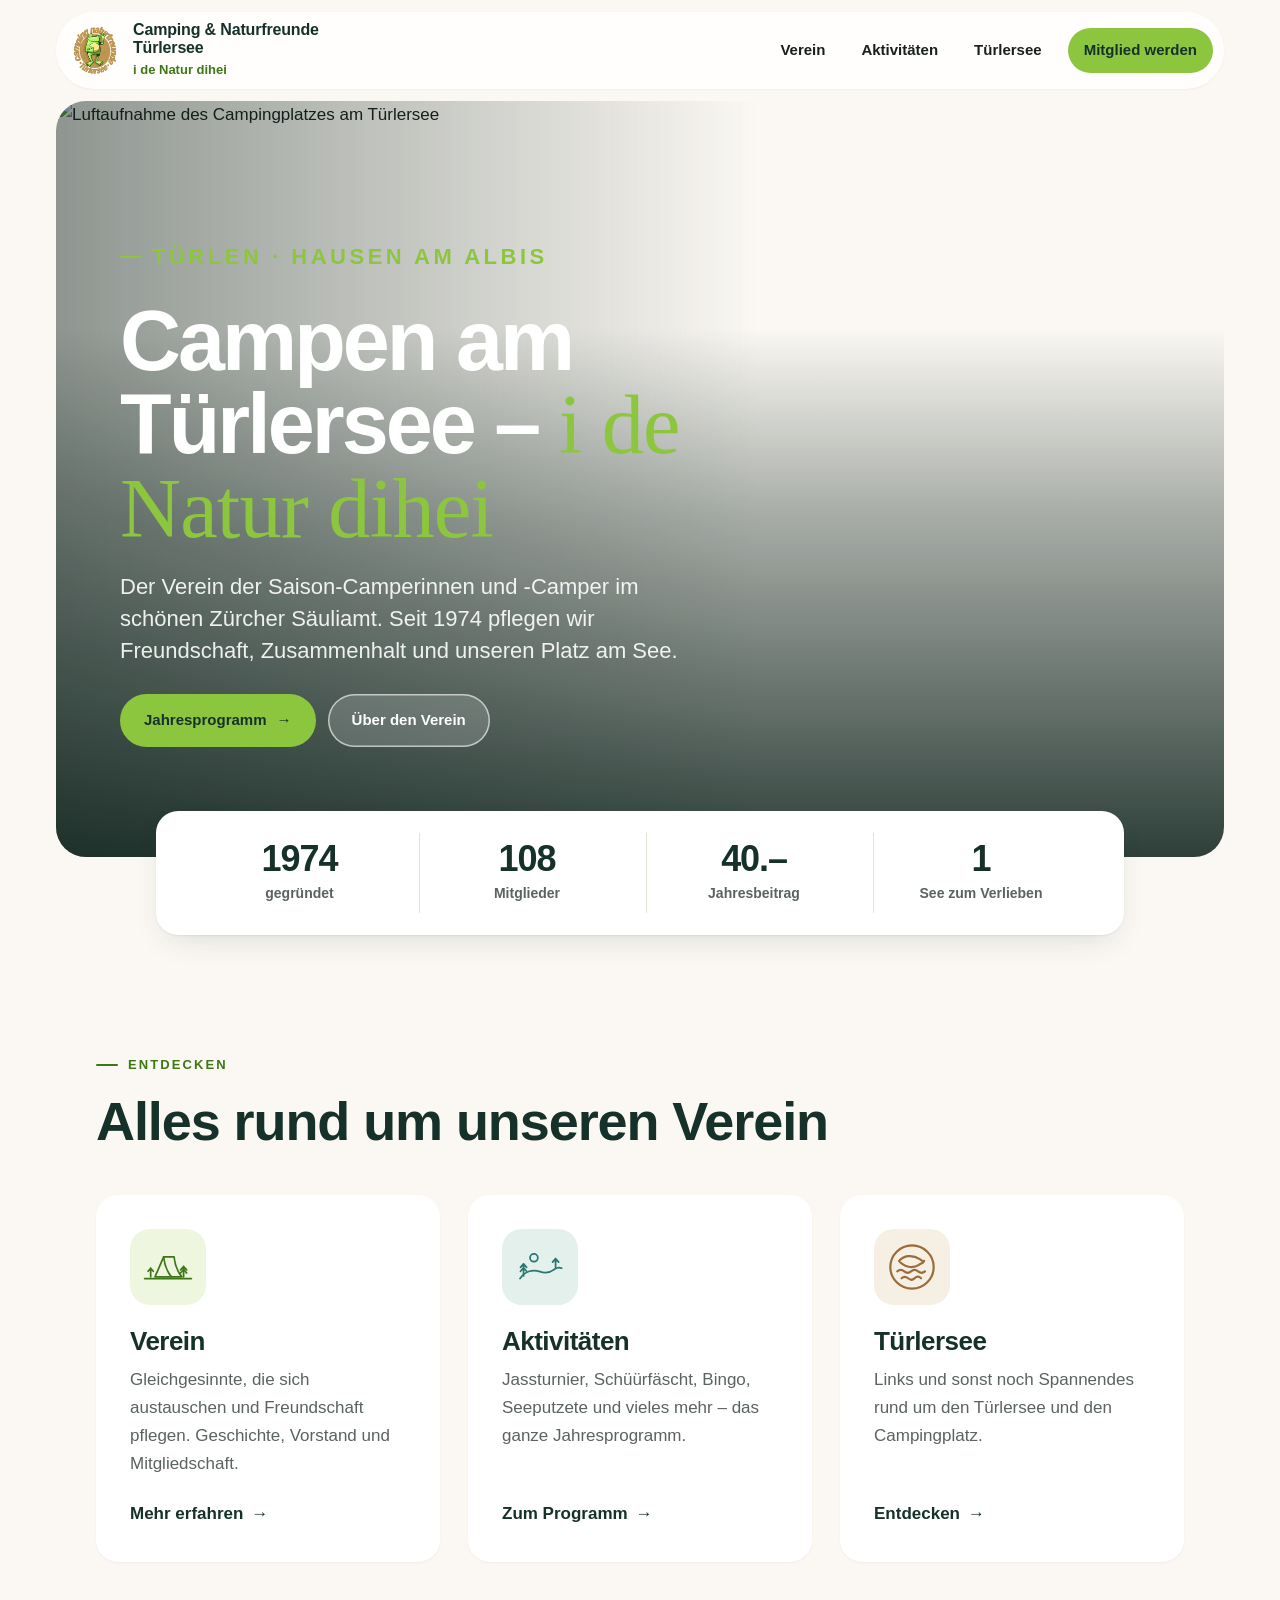
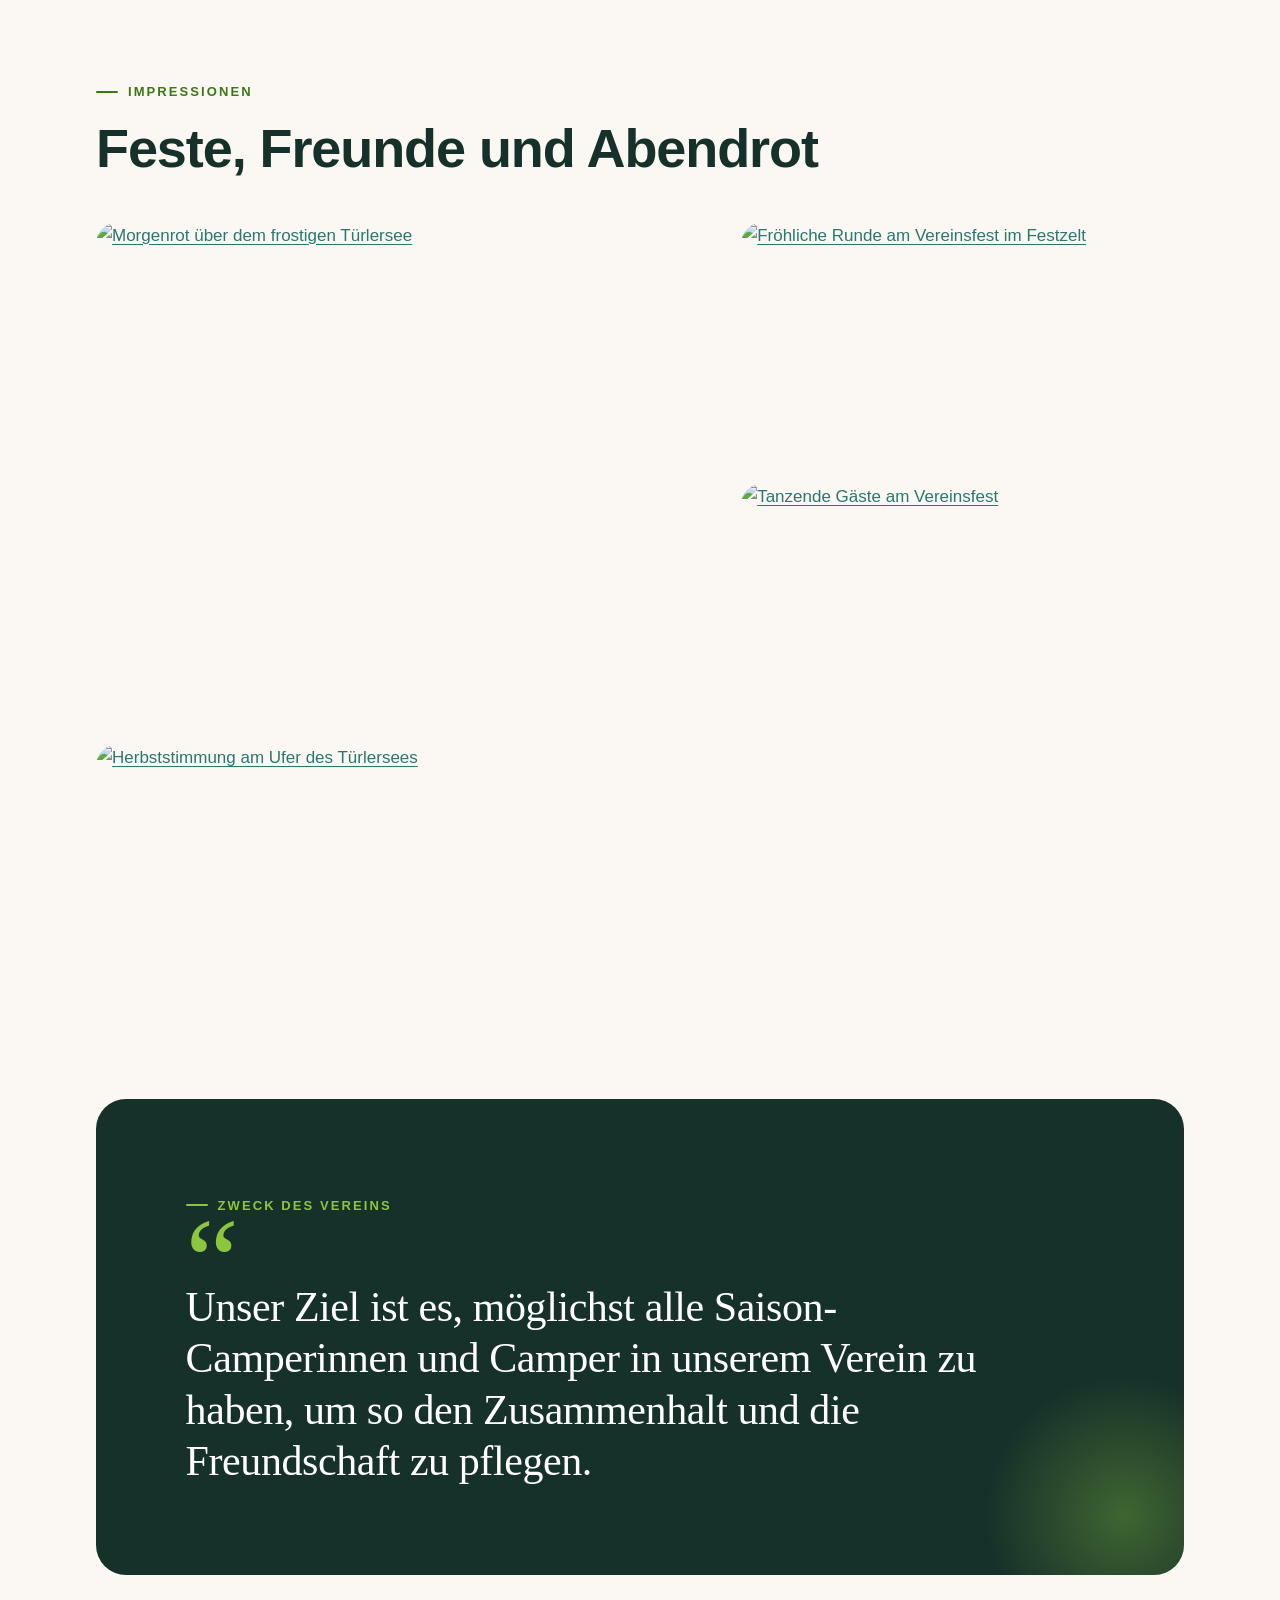
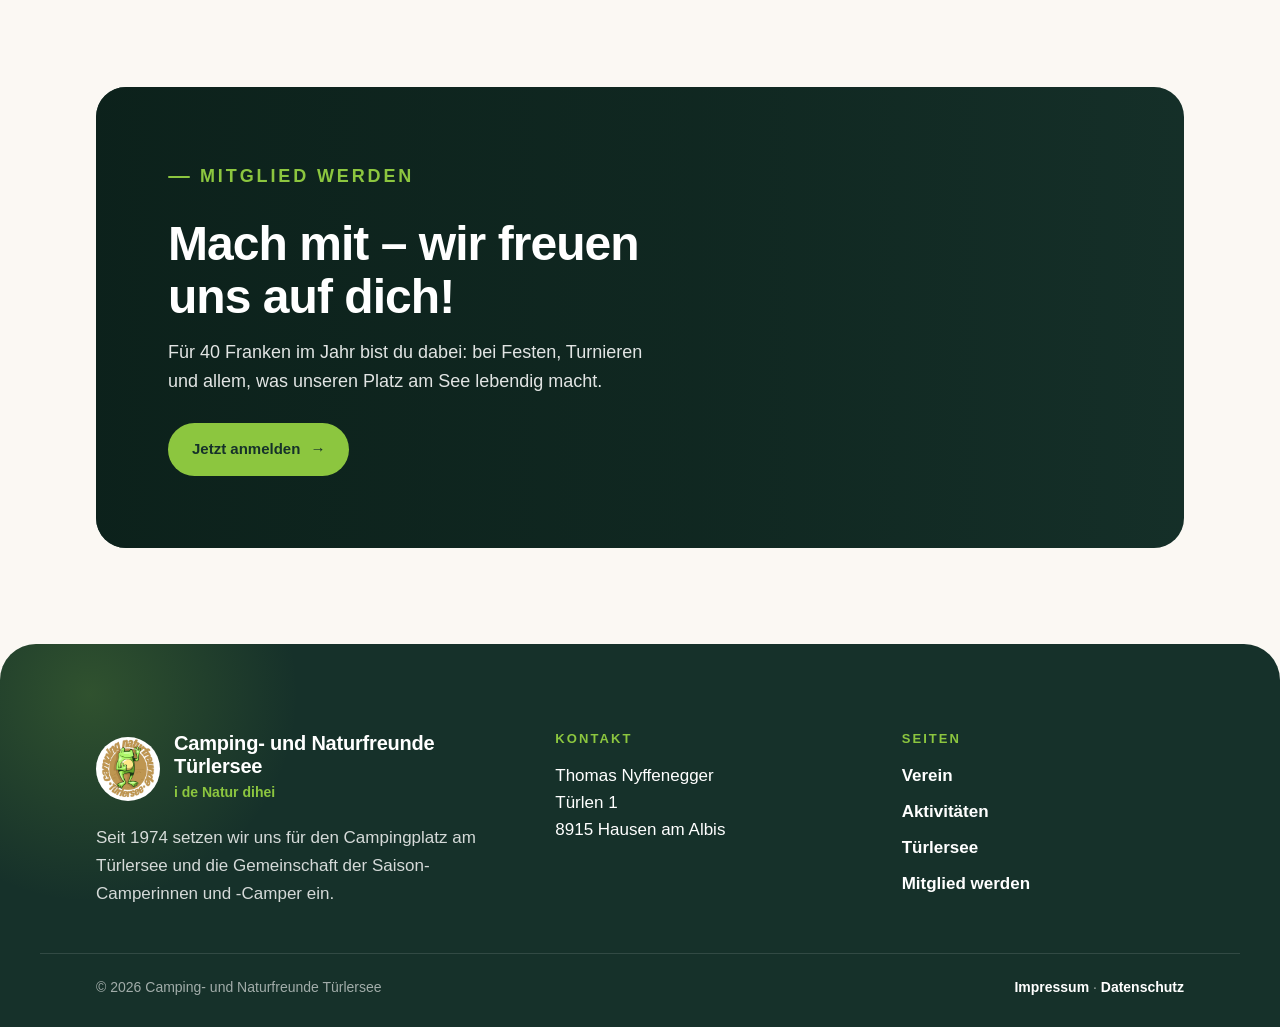
==== commit 752b7563: "Mitgliederzahl: 108 Mitglieder (Stand 2026) Co-Authored-By: Claude Opus 5.5 <noreply@anthropic.com> " ====
--- a/index.html
+++ b/index.html
@@ -54,7 +54,7 @@
 <div class="fakten-leiste">
   <ul>
     <li><b>1974</b><span>gegründet</span></li>
-    <li><b>105</b><span>aktive Mitglieder</span></li>
+    <li><b>108</b><span>Mitglieder</span></li>
     <li><b>40.–</b><span>Jahresbeitrag</span></li>
     <li><b>1</b><span>See zum Verlieben</span></li>
   </ul>
--- a/assets/css/style.css
+++ b/assets/css/style.css
@@ -189,6 +189,8 @@
 .feld input:focus { border-color: var(--see); background: #fff; outline: none; box-shadow: 0 0 0 4px rgba(42,119,112,.15); }
 .formular .knopf { width: 100%; margin-top: 26px; padding: 17px; font-size: 17px; background: var(--frosch); color: var(--wald); }
 .hinweis { margin: 18px 0 0; padding: 14px 18px; background: var(--frosch-hell); border-radius: var(--r-klein); font-size: 16px; color: var(--wald); }
+.feld-falle { position: absolute; left: -9999px; width: 1px; height: 1px; overflow: hidden; }
+.formular .knopf:disabled { opacity: .7; cursor: wait; transform: none; }
 .hinweis[hidden] { display: none; }
 .klein { font-size: 14px; color: var(--grau); }
 
@@ -239,7 +241,7 @@
 .rueckblick::before { display: none; }
 
 /* ---------- Türlersee ---------- */
-.karten { display: grid; grid-template-columns: repeat(auto-fit, minmax(260px, 1fr)); gap: clamp(16px, 2.4vw, 24px); }
+.karten { display: grid; grid-template-columns: repeat(2, 1fr); gap: clamp(16px, 2.4vw, 24px); }
 .karte { position: relative; display: flex; flex-direction: column; text-decoration: none; color: var(--text); background: #fff; padding: 30px 28px 26px; border-radius: var(--r); box-shadow: 0 1px 2px rgba(22,49,42,.05); transition: transform .25s, box-shadow .25s; }
 .karte:hover { transform: translateY(-4px); box-shadow: var(--schatten); }
 .karte-icon { width: 52px; height: 52px; border-radius: 16px; display: grid; place-items: center; margin-bottom: 18px; font-size: 24px; }
@@ -312,6 +314,7 @@
   .split .zuerst { order: -1; }
   .zahlen { grid-template-columns: 1fr 1fr; }
   .felder { grid-template-columns: 1fr; }
+  .karten { grid-template-columns: 1fr; }
   .event summary { grid-template-columns: 62px 1fr auto; gap: 12px; padding: 12px 14px 12px 12px; }
   .event-datum b { font-size: 24px; }
   .event-inhalt { grid-template-columns: 1fr; padding: 4px 18px 24px; }
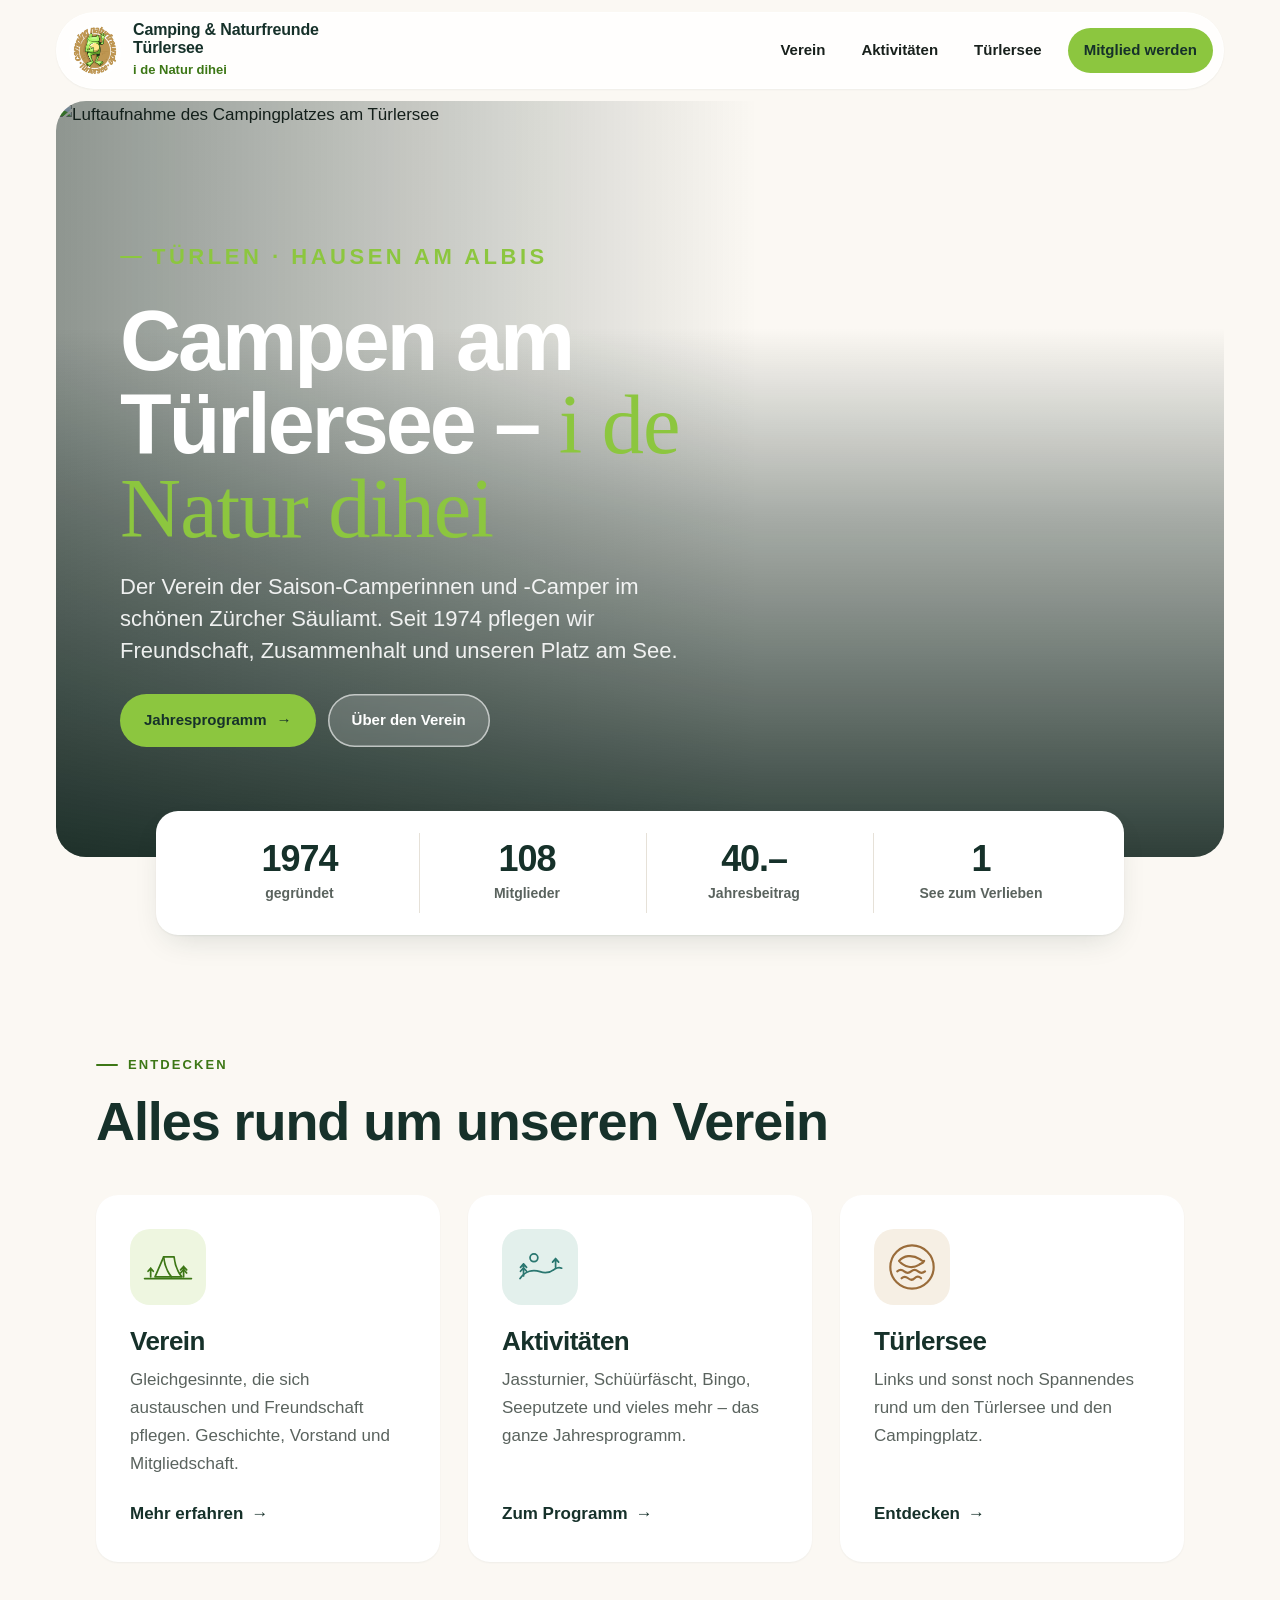
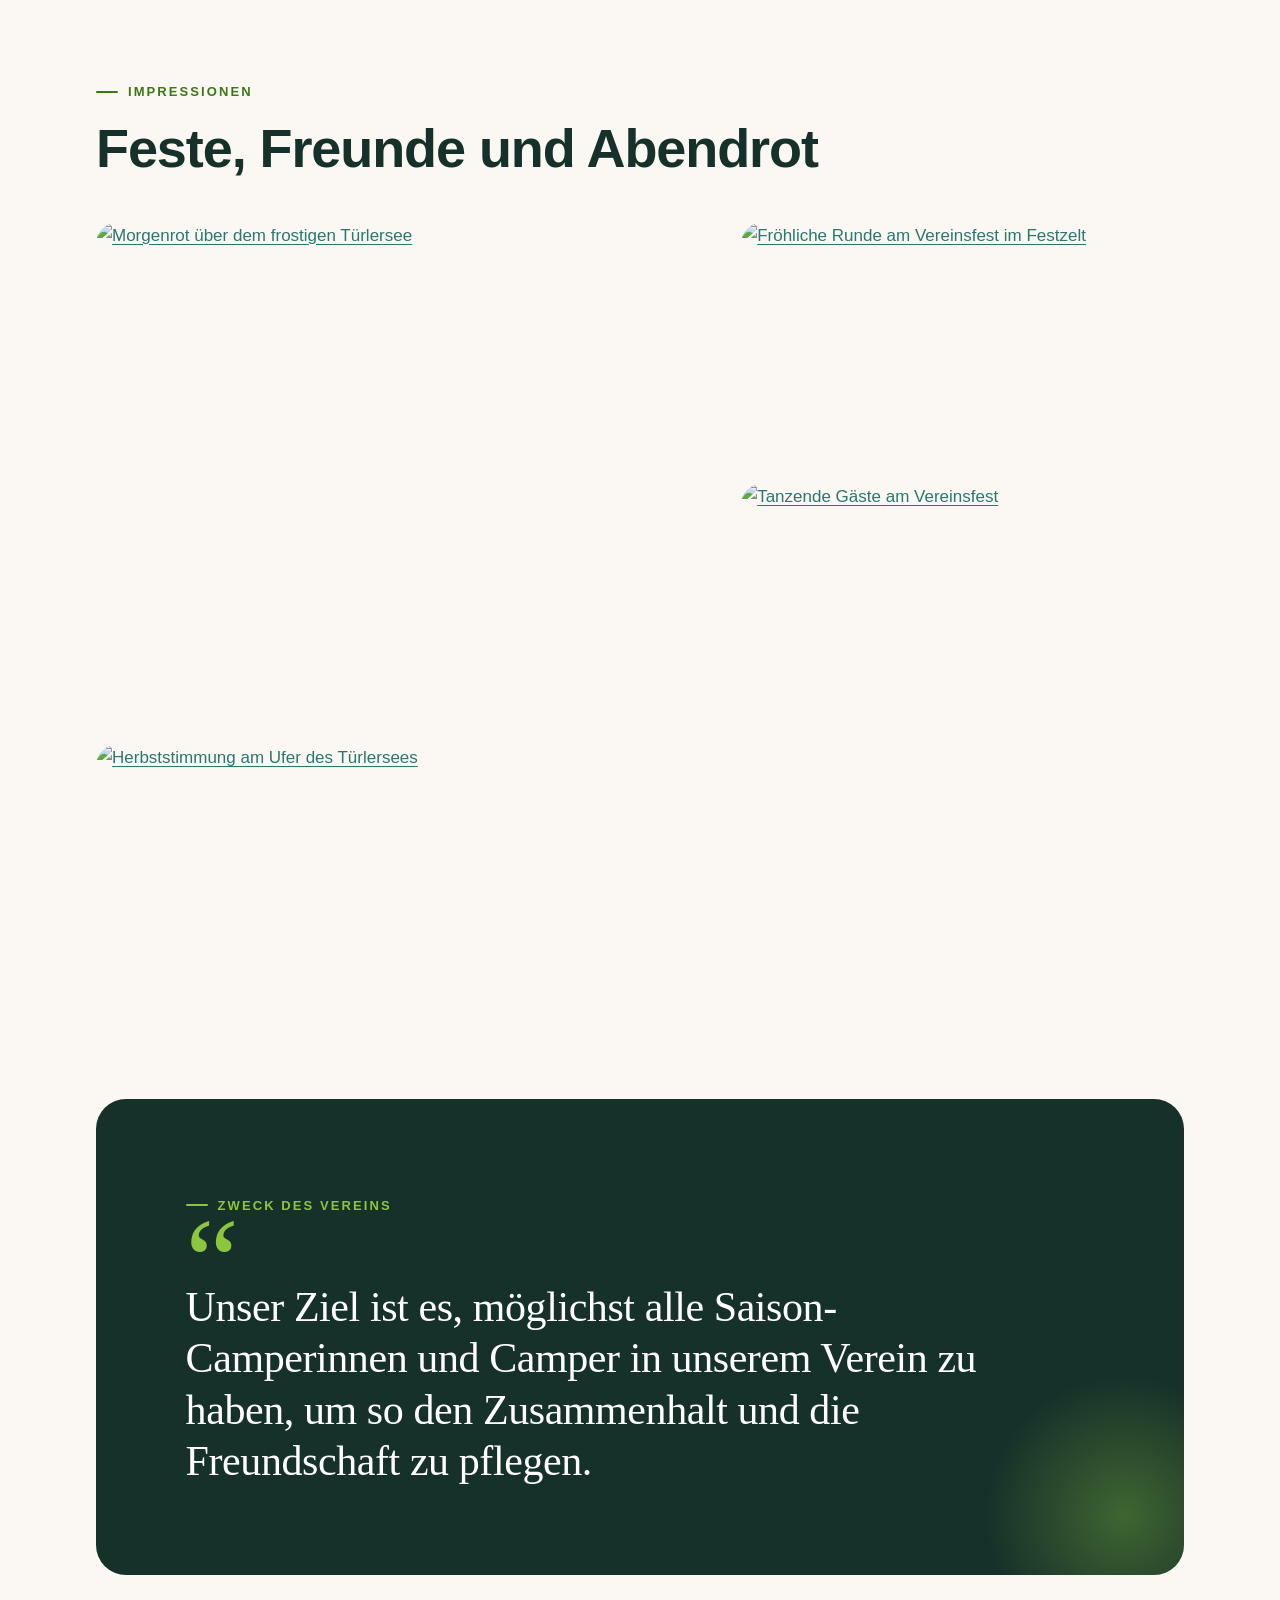
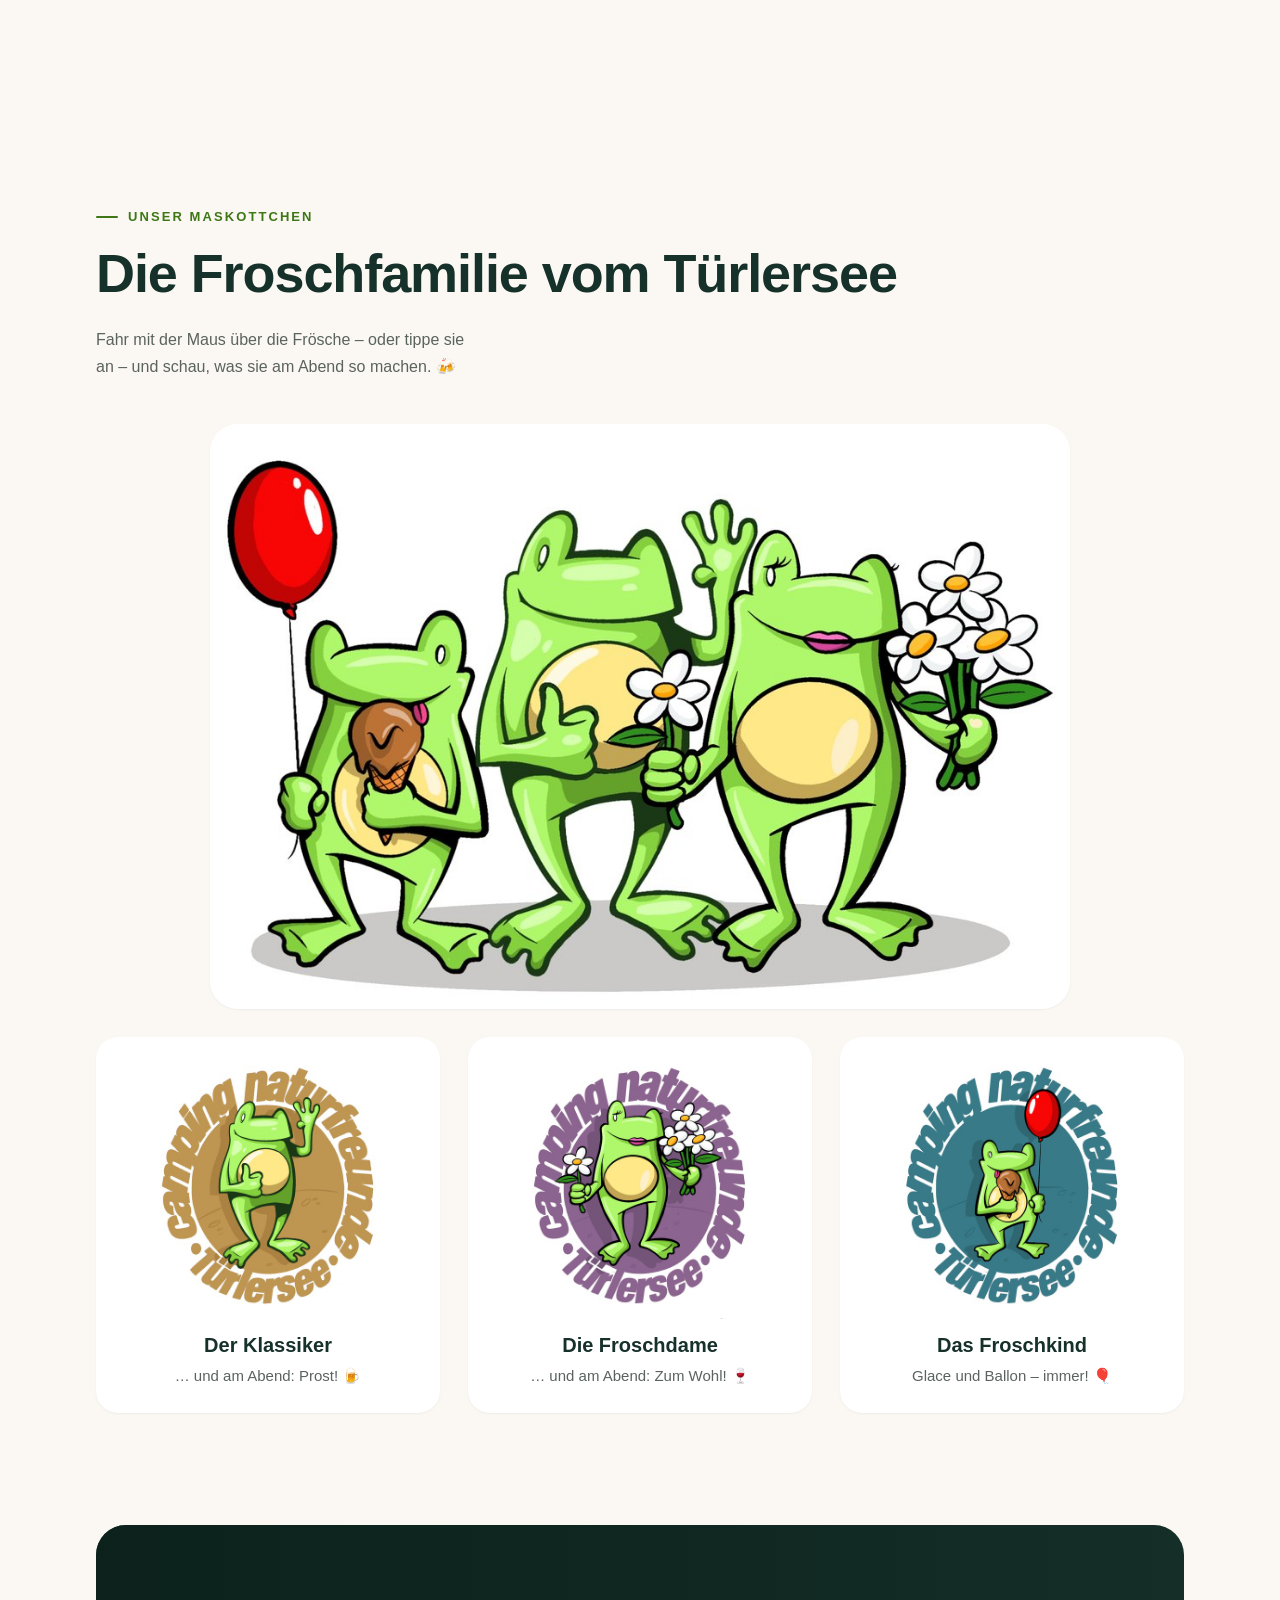
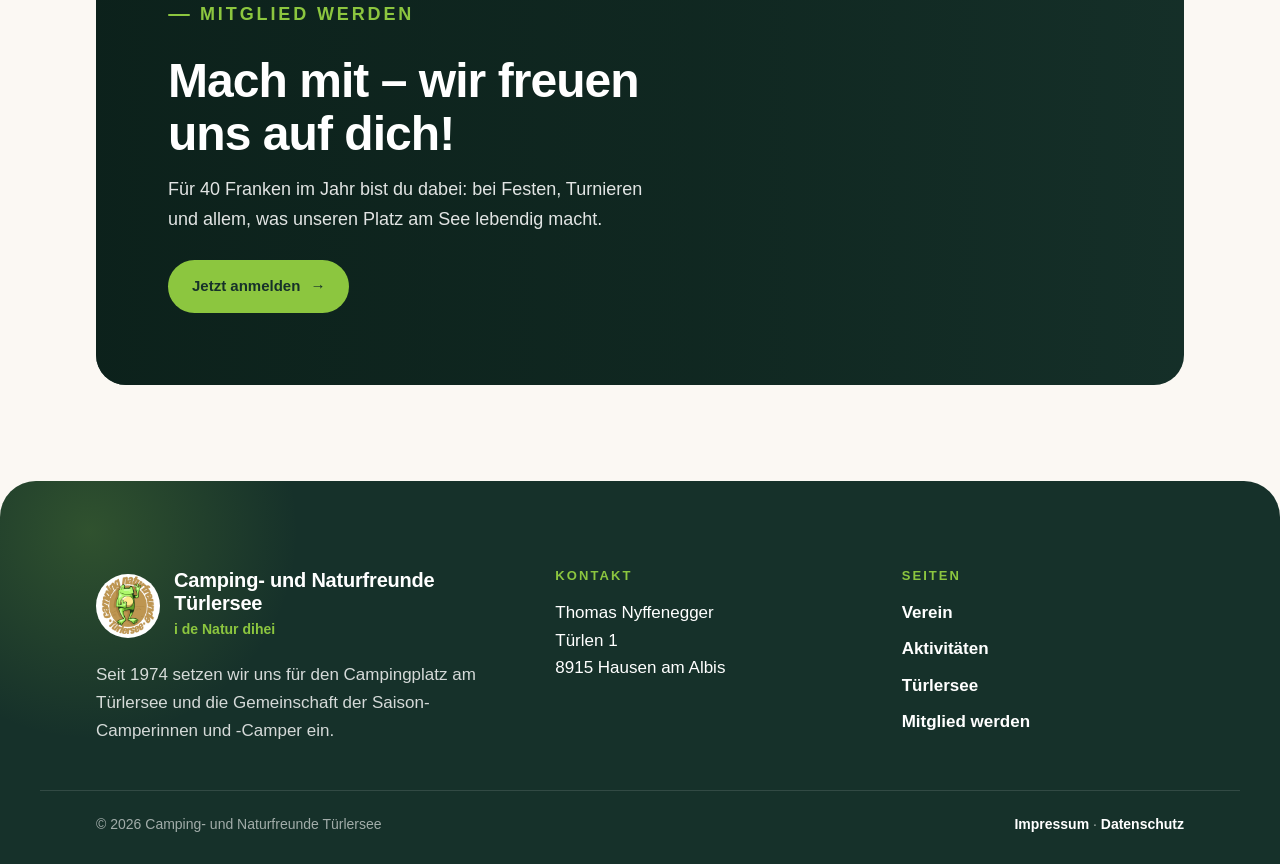
==== commit b950db52: "Startseite: Froschfamilie mit Vereinslogos und Feierabend-Version Co-Authored-By: Claude Opus 5.5 <n" ====
--- a/index.html
+++ b/index.html
@@ -116,6 +116,46 @@
   </div>
 </section>
 
+<section class="abschnitt" aria-labelledby="frosch-titel">
+  <div class="wrap">
+    <div class="kopfzeile auftauchen">
+      <div>
+        <p class="label">Unser Maskottchen</p>
+        <h2 class="titel" id="frosch-titel">Die Froschfamilie vom Türlersee</h2>
+      </div>
+      <p class="frosch-tipp">Fahr mit der Maus über die Frösche – oder tippe sie an – und schau, was sie am Abend so machen. 🍻</p>
+    </div>
+    <div class="frosch-familie auftauchen">
+      <button class="frosch-wechsel familie-bild" type="button" aria-pressed="false" aria-label="Froschfamilie – antippen für die Feierabend-Version">
+        <img src="assets/img/familie.jpg" alt="Die Froschfamilie: Kind mit Ballon und Glace, Papa mit Daumen hoch, Mama mit Blumen" loading="lazy" width="1000" height="680">
+        <img class="spass" src="assets/img/familie-drinks.jpg" alt="Die Froschfamilie am Feierabend mit Bier und Wein" loading="lazy" width="1000" height="680">
+      </button>
+      <div class="frosch-logos">
+        <button class="frosch-wechsel frosch-karte" type="button" aria-pressed="false">
+          <span class="frosch-bilder">
+            <img src="assets/img/frosch-klassik.jpg" alt="Vereinslogo mit Frosch, Daumen hoch" loading="lazy">
+            <img class="spass" src="assets/img/frosch-bier.jpg" alt="Vereinslogo mit Frosch und Bier" loading="lazy">
+          </span>
+          <span class="frosch-name"><b>Der Klassiker</b><em>… und am Abend: Prost! 🍺</em></span>
+        </button>
+        <button class="frosch-wechsel frosch-karte" type="button" aria-pressed="false">
+          <span class="frosch-bilder">
+            <img src="assets/img/frosch-dame.jpg" alt="Vereinslogo mit Froschdame und Blumen" loading="lazy">
+            <img class="spass" src="assets/img/frosch-dame-wein.jpg" alt="Vereinslogo mit Froschdame, Blumen und Rotwein" loading="lazy">
+          </span>
+          <span class="frosch-name"><b>Die Froschdame</b><em>… und am Abend: Zum Wohl! 🍷</em></span>
+        </button>
+        <div class="frosch-karte">
+          <span class="frosch-bilder">
+            <img src="assets/img/frosch-kind.jpg" alt="Vereinslogo mit Froschkind, Glace und Ballon" loading="lazy">
+          </span>
+          <span class="frosch-name"><b>Das Froschkind</b><em>Glace und Ballon – immer! 🎈</em></span>
+        </div>
+      </div>
+    </div>
+  </div>
+</section>
+
 <section class="wrap">
   <div class="cta-band auftauchen" style="background-image:url(assets/img/abendstimmung.jpg)">
     <div>
--- a/assets/css/style.css
+++ b/assets/css/style.css
@@ -139,6 +139,24 @@
 .cta-band p { color: rgba(255,255,255,.88); font-size: 18px; margin-bottom: 26px; }
 .cta-band .label { color: var(--frosch); }
 .band { height: clamp(220px, 34vw, 460px); border-radius: calc(var(--r) + 8px); background: var(--sand-hell) center/cover no-repeat; }
+
+/* Froschfamilie */
+.frosch-tipp { max-width: 380px; margin: 0; color: var(--grau); font-size: 16px; }
+.frosch-familie { display: grid; gap: clamp(16px, 2.4vw, 28px); }
+.frosch-wechsel { font: inherit; color: inherit; border: 0; padding: 0; cursor: pointer; text-align: left; }
+.familie-bild { position: relative; display: block; width: 100%; max-width: 860px; margin: 0 auto; background: #fff; border-radius: calc(var(--r) + 6px); overflow: hidden; box-shadow: 0 1px 2px rgba(22,49,42,.05); }
+.familie-bild img { width: 100%; height: auto; }
+.frosch-wechsel .spass { position: absolute; inset: 0; width: 100%; height: 100%; object-fit: contain; background: #fff; opacity: 0; transition: opacity .45s ease; }
+.frosch-wechsel:hover .spass, .frosch-wechsel:focus-visible .spass, .frosch-wechsel.an .spass { opacity: 1; }
+.frosch-logos { display: grid; grid-template-columns: repeat(3, 1fr); gap: clamp(16px, 2.4vw, 28px); }
+.frosch-karte { display: flex; flex-direction: column; align-items: center; background: #fff; border-radius: var(--r); padding: 22px 22px 24px; box-shadow: 0 1px 2px rgba(22,49,42,.05); transition: transform .25s, box-shadow .25s; text-align: center; }
+.frosch-karte:hover { transform: translateY(-4px); box-shadow: var(--schatten); }
+.frosch-bilder { position: relative; display: block; width: 100%; max-width: 260px; aspect-ratio: 1; }
+.frosch-bilder img { width: 100%; height: 100%; object-fit: contain; }
+.frosch-name { margin-top: 10px; display: block; }
+.frosch-name b { display: block; font-size: 20px; color: var(--wald); }
+.frosch-name em { display: block; font-style: normal; font-size: 15px; color: var(--grau); margin-top: 2px; }
+@media (max-width: 700px) { .frosch-logos { grid-template-columns: 1fr 1fr; } .frosch-logos > :last-child { grid-column: 1 / -1; } }
 
 /* ---------- Unterseiten-Kopf ---------- */
 .seitenkopf { text-align: center; padding: clamp(48px, 8vw, 104px) var(--rand) clamp(32px, 5vw, 56px); }
